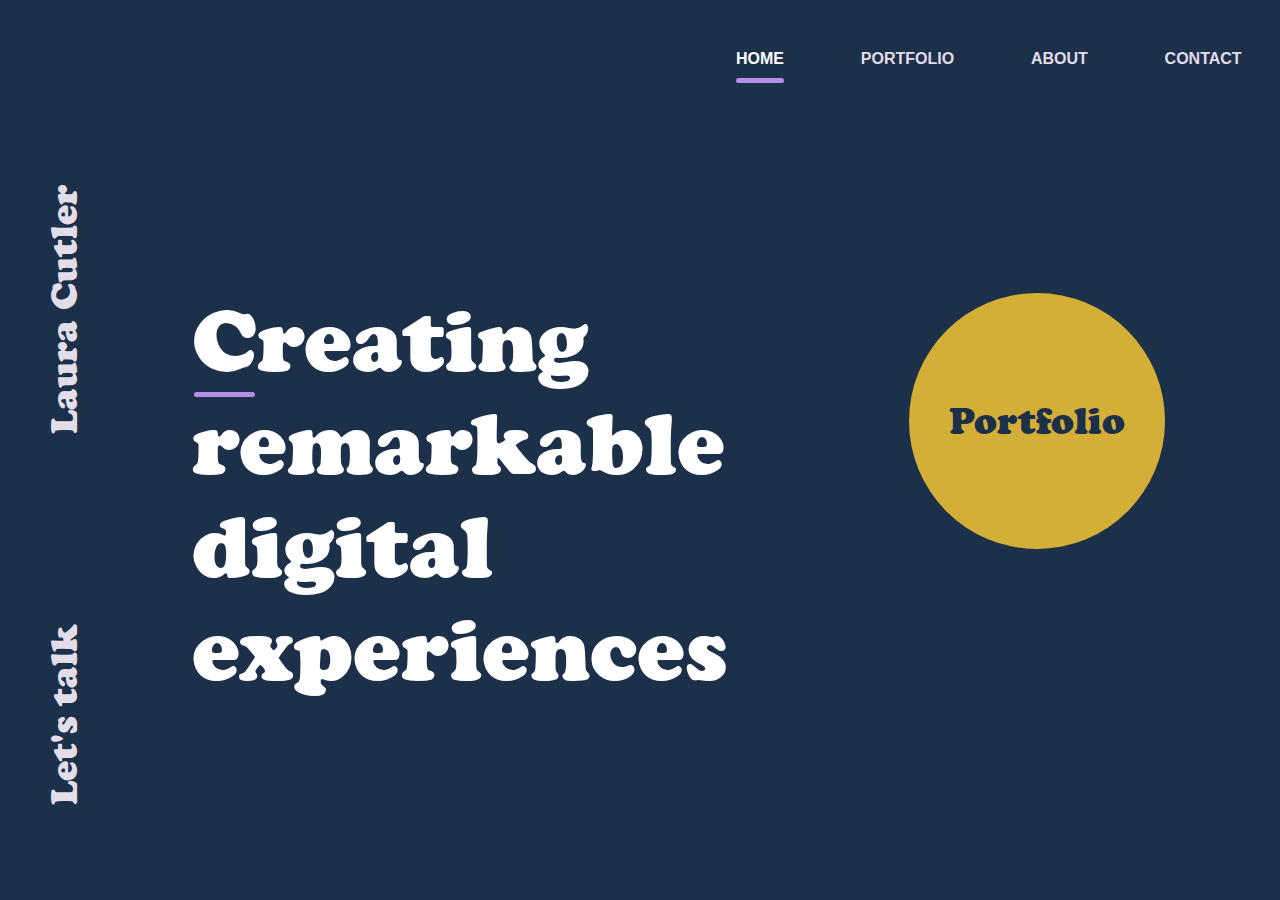
==== index.html @ 01c798af "Updates" ====
<!DOCTYPE html><html><head><meta charSet="utf-8"/><meta http-equiv="x-ua-compatible" content="ie=edge"/><meta name="viewport" content="width=device-width, initial-scale=1, shrink-to-fit=no"/><style data-href="/styles.3ae41cffbd6cdc1fdcba.css" data-identity="gatsby-global-css">@font-face{font-family:Cooper Black;src:url(/static/COOPBL-aa92509820bc226fde7f365fcf91f4a5.woff)}:root{--off-white:#e2dde8;--dash-purple:#b48ee8;--yellow:#d4af37;--navy-text:#1c304a;--olive-pale:#d2dbc9}body,html{font-family:Graphik;height:100%;margin:0;width:100%}body{overflow-x:hidden}h1,h2,h3{font-style:normal;font-weight:400;margin:0}h1,h2{font-family:Cooper Black}h1{color:#fff;font-size:7vw}h2{font-size:3vw}h2,h3{color:var(--off-white)}h3{font-family:Graphik;font-size:2vw}p{color:var(--off-white);font-family:Arial,Helvetica,sans-serif;font-size:1.5vw}.purple-underline,a{text-decoration:none}.purple-underline{position:relative}.purple-underline:after{background:var(--dash-purple);border-radius:3px;bottom:-5px;content:"";height:5px;left:0;margin:0 auto;position:absolute;right:0;width:95%}.grey-circle{align-items:center;background-color:var(--off-white);border-radius:100%;display:block;height:5vw;justify-items:flex-start;width:5vw}.animated-title-module--animated-title--Vap2q{display:flex;flex-direction:column;padding-left:5vw}.animated-title-module--animated-title--Vap2q h1{animation-delay:.25s;animation-duration:2s;animation-fill-mode:forwards;animation-iteration-count:1}.animated-title-module--animated-title--Vap2q .animated-title-module--purple-underline--pE4IS:after{animation-delay:.25s;animation-duration:2s;animation-fill-mode:forwards;animation-iteration-count:1;animation-name:animated-title-module--fade-in--4jdTo;opacity:0}.animated-title-module--animated-title--Vap2q h1:first-child{animation-name:animated-title-module--text-slide-1--1zc-2}.animated-title-module--animated-title--Vap2q h1:nth-child(2){animation-name:animated-title-module--text-slide-2--ezv4P}.animated-title-module--animated-title--Vap2q h1:nth-child(3){animation-name:animated-title-module--text-slide-3--L0imL}.animated-title-module--animated-title--Vap2q h1:nth-child(4){animation-name:animated-title-module--text-slide-4--Z48-K}@keyframes animated-title-module--fade-in--4jdTo{to{opacity:100%}}@keyframes animated-title-module--text-slide-1--1zc-2{to{transform:translateX(-5vw)}}@keyframes animated-title-module--text-slide-2--ezv4P{to{transform:translateX(5vw)}}@keyframes animated-title-module--text-slide-3--L0imL{to{transform:translateX(0)}}@keyframes animated-title-module--text-slide-4--Z48-K{to{transform:translateX(10vw)}}.nav-module--nav-style--C5FW7{display:flex;flex-direction:row;justify-content:flex-end}.nav-module--nav-link--N6uXt{color:var(--off-white);font-family:Arial,Helvetica,sans-serif;font-weight:700;padding-left:3vw;padding-right:3vw;text-decoration:none;text-transform:uppercase}.nav-module--nav-link-active--V-n1r{color:#fff}.nav-module--nav-link-active--V-n1r:after{background-color:var(--dash-purple);border-radius:3px;content:"";display:block;height:5px;margin-top:10px;width:inherit}.layout-grid-container{background-color:#1c304a;display:grid;grid-template-columns:10vw 1fr;grid-template-rows:50px 40px 1fr;height:100%;min-height:100vh}.name-banner{align-items:center;display:flex;flex-direction:row;grid-column:1;grid-row:3/4;justify-content:space-around;transform:rotate(-180deg);-ms-writing-mode:tb-rl;writing-mode:vertical-rl}nav{grid-column:1/3;grid-row:2}.page-content{grid-column-start:2;grid-row-start:3;position:relative}.contact-module--contact-details--rbkEz{align-items:center;display:flex;flex-direction:row;height:65vh;justify-content:space-around}.index-module--container--\+MMgw{display:flex;flex-direction:column;height:100%;justify-content:center}.index-module--portfolio-circle--15O7h{animation-duration:2s;animation-name:index-module--fly-in-and-spin--Iw-nc;background-color:var(--yellow);border-radius:100%;color:var(--navy-text);font-family:Cooper Black;font-size:3vw;height:20vw;line-height:20vw;position:absolute;right:10%;text-align:center;top:25%;width:20vw}@keyframes index-module--fly-in-and-spin--Iw-nc{0%{transform:translateX(200%) translateY(-100%) rotate(2turn)}}.project-button{align-items:center;border-radius:5%;display:flex;flex-direction:column;justify-content:center}.project-buttons-container{align-items:center;display:flex;justify-content:space-around;padding-top:50px}.project-button-olive{background-color:var(--olive-pale);position:relative}.project-button-olive h1{position:absolute;top:3%}.project-button-olive .olive-iphone-image{left:50%;position:absolute;top:50%;transform:translate(-50%,-50%)}.project-button-olive .olive-tree-image{bottom:0;left:0;position:absolute}.project-button-milla{background-color:#b48ee8}.project-button-milla h1,.project-button-milla h2{color:#1c304a}@media (orientation:landscape){.project-button{height:40vh;width:40vh}.project-button h1{font-size:6vh}.project-buttons-container{flex-direction:row}}@media (orientation:portrait){.project-button{height:40vw;max-height:40vw;width:40vw}.project-button h1{font-size:6vw}.project-buttons-container{flex-direction:column;gap:20px}}.olive-module--header-container--bvdxO{background-color:var(--olive-pale);height:100vh}.olive-module--curved-heading--KsnoB{fill:#fff;font-family:Cooper Black;font-size:40%}</style><meta name="generator" content="Gatsby 4.1.3"/><link as="script" rel="preload" href="/webpack-runtime-4a4d604c37f42a209d1a.js"/><link as="script" rel="preload" href="/framework-3dc5d7308e79f2066206.js"/><link as="script" rel="preload" href="/app-2c943c1d7244a6c72e01.js"/><link as="script" rel="preload" href="/component---src-pages-index-js-06ed31b81b9bdeae15c6.js"/><link as="fetch" rel="preload" href="/page-data/index/page-data.json" crossorigin="anonymous"/><link as="fetch" rel="preload" href="/page-data/app-data.json" crossorigin="anonymous"/></head><body><div id="___gatsby"><div style="outline:none" tabindex="-1" id="gatsby-focus-wrapper"><div class="layout-grid-container"><nav class="nav-module--nav-style--C5FW7"><a aria-current="page" class="nav-module--nav-link-active--V-n1r nav-module--nav-link--N6uXt" href="/">Home</a><a class="nav-module--nav-link--N6uXt" href="/portfolio">Portfolio</a><a class="nav-module--nav-link--N6uXt" href="/about">About</a><a class="nav-module--nav-link--N6uXt" href="/contact">Contact</a></nav><div class="name-banner"><a href="/contact"><h2>Let&#x27;s talk</h2></a><h2>Laura Cutler</h2></div><div class="page-content"><div class="index-module--container--+MMgw"><div class="animated-title-module--animated-title--Vap2q"><h1><span class="purple-underline">C</span>reating</h1><h1>remarkable</h1><h1>digital</h1><h1>experiences</h1></div><a class="index-module--portfolio-circle--15O7h" href="/portfolio">Portfolio</a></div></div></div></div><div id="gatsby-announcer" style="position:absolute;top:0;width:1px;height:1px;padding:0;overflow:hidden;clip:rect(0, 0, 0, 0);white-space:nowrap;border:0" aria-live="assertive" aria-atomic="true"></div></div><script id="gatsby-script-loader">/*<![CDATA[*/window.pagePath="/";/*]]>*/</script><script id="gatsby-chunk-mapping">/*<![CDATA[*/window.___chunkMapping={"polyfill":["/polyfill-0d4bafae0adc29e531a1.js"],"app":["/app-2c943c1d7244a6c72e01.js"],"component---src-pages-404-js":["/component---src-pages-404-js-08c5f811e4d8348cc269.js"],"component---src-pages-about-js":["/component---src-pages-about-js-5186b01d39a183eb20e6.js"],"component---src-pages-contact-js":["/component---src-pages-contact-js-9538e2cbce89935240c8.js"],"component---src-pages-index-js":["/component---src-pages-index-js-06ed31b81b9bdeae15c6.js"],"component---src-pages-portfolio-index-js":["/component---src-pages-portfolio-index-js-2fadf9d4b741d9a690f6.js"],"component---src-pages-portfolio-olive-js":["/component---src-pages-portfolio-olive-js-555691f52f75ccf71216.js"]};/*]]>*/</script><script src="/polyfill-0d4bafae0adc29e531a1.js" nomodule=""></script><script src="/component---src-pages-index-js-06ed31b81b9bdeae15c6.js" async=""></script><script src="/app-2c943c1d7244a6c72e01.js" async=""></script><script src="/framework-3dc5d7308e79f2066206.js" async=""></script><script src="/webpack-runtime-4a4d604c37f42a209d1a.js" async=""></script></body></html>
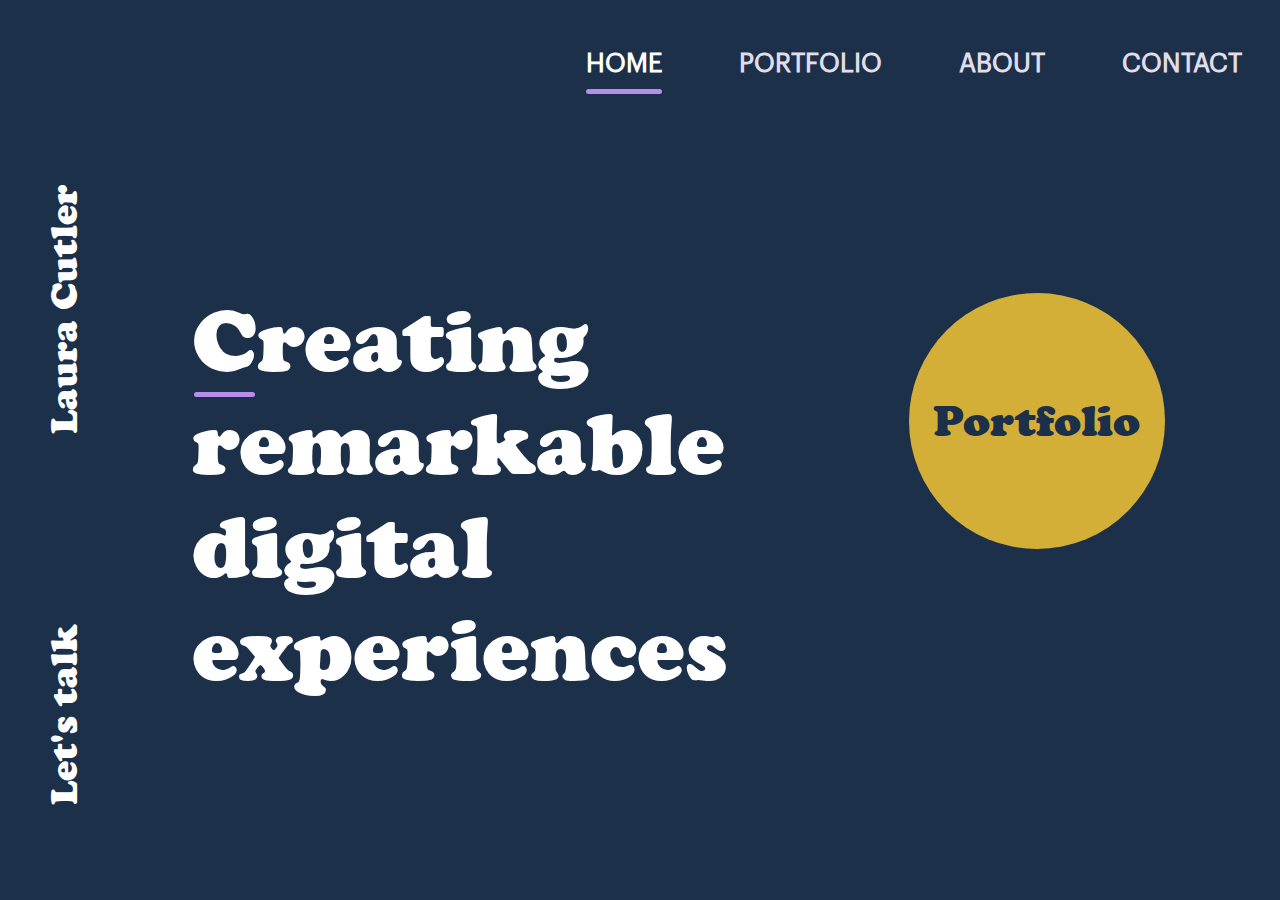
==== commit 5274141c: "Updates" ====
--- a/index.html
+++ b/index.html
@@ -1 +1 @@
-<!DOCTYPE html><html><head><meta charSet="utf-8"/><meta http-equiv="x-ua-compatible" content="ie=edge"/><meta name="viewport" content="width=device-width, initial-scale=1, shrink-to-fit=no"/><style data-href="/styles.3ae41cffbd6cdc1fdcba.css" data-identity="gatsby-global-css">@font-face{font-family:Cooper Black;src:url(/static/COOPBL-aa92509820bc226fde7f365fcf91f4a5.woff)}:root{--off-white:#e2dde8;--dash-purple:#b48ee8;--yellow:#d4af37;--navy-text:#1c304a;--olive-pale:#d2dbc9}body,html{font-family:Graphik;height:100%;margin:0;width:100%}body{overflow-x:hidden}h1,h2,h3{font-style:normal;font-weight:400;margin:0}h1,h2{font-family:Cooper Black}h1{color:#fff;font-size:7vw}h2{font-size:3vw}h2,h3{color:var(--off-white)}h3{font-family:Graphik;font-size:2vw}p{color:var(--off-white);font-family:Arial,Helvetica,sans-serif;font-size:1.5vw}.purple-underline,a{text-decoration:none}.purple-underline{position:relative}.purple-underline:after{background:var(--dash-purple);border-radius:3px;bottom:-5px;content:"";height:5px;left:0;margin:0 auto;position:absolute;right:0;width:95%}.grey-circle{align-items:center;background-color:var(--off-white);border-radius:100%;display:block;height:5vw;justify-items:flex-start;width:5vw}.animated-title-module--animated-title--Vap2q{display:flex;flex-direction:column;padding-left:5vw}.animated-title-module--animated-title--Vap2q h1{animation-delay:.25s;animation-duration:2s;animation-fill-mode:forwards;animation-iteration-count:1}.animated-title-module--animated-title--Vap2q .animated-title-module--purple-underline--pE4IS:after{animation-delay:.25s;animation-duration:2s;animation-fill-mode:forwards;animation-iteration-count:1;animation-name:animated-title-module--fade-in--4jdTo;opacity:0}.animated-title-module--animated-title--Vap2q h1:first-child{animation-name:animated-title-module--text-slide-1--1zc-2}.animated-title-module--animated-title--Vap2q h1:nth-child(2){animation-name:animated-title-module--text-slide-2--ezv4P}.animated-title-module--animated-title--Vap2q h1:nth-child(3){animation-name:animated-title-module--text-slide-3--L0imL}.animated-title-module--animated-title--Vap2q h1:nth-child(4){animation-name:animated-title-module--text-slide-4--Z48-K}@keyframes animated-title-module--fade-in--4jdTo{to{opacity:100%}}@keyframes animated-title-module--text-slide-1--1zc-2{to{transform:translateX(-5vw)}}@keyframes animated-title-module--text-slide-2--ezv4P{to{transform:translateX(5vw)}}@keyframes animated-title-module--text-slide-3--L0imL{to{transform:translateX(0)}}@keyframes animated-title-module--text-slide-4--Z48-K{to{transform:translateX(10vw)}}.nav-module--nav-style--C5FW7{display:flex;flex-direction:row;justify-content:flex-end}.nav-module--nav-link--N6uXt{color:var(--off-white);font-family:Arial,Helvetica,sans-serif;font-weight:700;padding-left:3vw;padding-right:3vw;text-decoration:none;text-transform:uppercase}.nav-module--nav-link-active--V-n1r{color:#fff}.nav-module--nav-link-active--V-n1r:after{background-color:var(--dash-purple);border-radius:3px;content:"";display:block;height:5px;margin-top:10px;width:inherit}.layout-grid-container{background-color:#1c304a;display:grid;grid-template-columns:10vw 1fr;grid-template-rows:50px 40px 1fr;height:100%;min-height:100vh}.name-banner{align-items:center;display:flex;flex-direction:row;grid-column:1;grid-row:3/4;justify-content:space-around;transform:rotate(-180deg);-ms-writing-mode:tb-rl;writing-mode:vertical-rl}nav{grid-column:1/3;grid-row:2}.page-content{grid-column-start:2;grid-row-start:3;position:relative}.contact-module--contact-details--rbkEz{align-items:center;display:flex;flex-direction:row;height:65vh;justify-content:space-around}.index-module--container--\+MMgw{display:flex;flex-direction:column;height:100%;justify-content:center}.index-module--portfolio-circle--15O7h{animation-duration:2s;animation-name:index-module--fly-in-and-spin--Iw-nc;background-color:var(--yellow);border-radius:100%;color:var(--navy-text);font-family:Cooper Black;font-size:3vw;height:20vw;line-height:20vw;position:absolute;right:10%;text-align:center;top:25%;width:20vw}@keyframes index-module--fly-in-and-spin--Iw-nc{0%{transform:translateX(200%) translateY(-100%) rotate(2turn)}}.project-button{align-items:center;border-radius:5%;display:flex;flex-direction:column;justify-content:center}.project-buttons-container{align-items:center;display:flex;justify-content:space-around;padding-top:50px}.project-button-olive{background-color:var(--olive-pale);position:relative}.project-button-olive h1{position:absolute;top:3%}.project-button-olive .olive-iphone-image{left:50%;position:absolute;top:50%;transform:translate(-50%,-50%)}.project-button-olive .olive-tree-image{bottom:0;left:0;position:absolute}.project-button-milla{background-color:#b48ee8}.project-button-milla h1,.project-button-milla h2{color:#1c304a}@media (orientation:landscape){.project-button{height:40vh;width:40vh}.project-button h1{font-size:6vh}.project-buttons-container{flex-direction:row}}@media (orientation:portrait){.project-button{height:40vw;max-height:40vw;width:40vw}.project-button h1{font-size:6vw}.project-buttons-container{flex-direction:column;gap:20px}}.olive-module--header-container--bvdxO{background-color:var(--olive-pale);height:100vh}.olive-module--curved-heading--KsnoB{fill:#fff;font-family:Cooper Black;font-size:40%}</style><meta name="generator" content="Gatsby 4.1.3"/><link as="script" rel="preload" href="/webpack-runtime-4a4d604c37f42a209d1a.js"/><link as="script" rel="preload" href="/framework-3dc5d7308e79f2066206.js"/><link as="script" rel="preload" href="/app-2c943c1d7244a6c72e01.js"/><link as="script" rel="preload" href="/component---src-pages-index-js-06ed31b81b9bdeae15c6.js"/><link as="fetch" rel="preload" href="/page-data/index/page-data.json" crossorigin="anonymous"/><link as="fetch" rel="preload" href="/page-data/app-data.json" crossorigin="anonymous"/></head><body><div id="___gatsby"><div style="outline:none" tabindex="-1" id="gatsby-focus-wrapper"><div class="layout-grid-container"><nav class="nav-module--nav-style--C5FW7"><a aria-current="page" class="nav-module--nav-link-active--V-n1r nav-module--nav-link--N6uXt" href="/">Home</a><a class="nav-module--nav-link--N6uXt" href="/portfolio">Portfolio</a><a class="nav-module--nav-link--N6uXt" href="/about">About</a><a class="nav-module--nav-link--N6uXt" href="/contact">Contact</a></nav><div class="name-banner"><a href="/contact"><h2>Let&#x27;s talk</h2></a><h2>Laura Cutler</h2></div><div class="page-content"><div class="index-module--container--+MMgw"><div class="animated-title-module--animated-title--Vap2q"><h1><span class="purple-underline">C</span>reating</h1><h1>remarkable</h1><h1>digital</h1><h1>experiences</h1></div><a class="index-module--portfolio-circle--15O7h" href="/portfolio">Portfolio</a></div></div></div></div><div id="gatsby-announcer" style="position:absolute;top:0;width:1px;height:1px;padding:0;overflow:hidden;clip:rect(0, 0, 0, 0);white-space:nowrap;border:0" aria-live="assertive" aria-atomic="true"></div></div><script id="gatsby-script-loader">/*<![CDATA[*/window.pagePath="/";/*]]>*/</script><script id="gatsby-chunk-mapping">/*<![CDATA[*/window.___chunkMapping={"polyfill":["/polyfill-0d4bafae0adc29e531a1.js"],"app":["/app-2c943c1d7244a6c72e01.js"],"component---src-pages-404-js":["/component---src-pages-404-js-08c5f811e4d8348cc269.js"],"component---src-pages-about-js":["/component---src-pages-about-js-5186b01d39a183eb20e6.js"],"component---src-pages-contact-js":["/component---src-pages-contact-js-9538e2cbce89935240c8.js"],"component---src-pages-index-js":["/component---src-pages-index-js-06ed31b81b9bdeae15c6.js"],"component---src-pages-portfolio-index-js":["/component---src-pages-portfolio-index-js-2fadf9d4b741d9a690f6.js"],"component---src-pages-portfolio-olive-js":["/component---src-pages-portfolio-olive-js-555691f52f75ccf71216.js"]};/*]]>*/</script><script src="/polyfill-0d4bafae0adc29e531a1.js" nomodule=""></script><script src="/component---src-pages-index-js-06ed31b81b9bdeae15c6.js" async=""></script><script src="/app-2c943c1d7244a6c72e01.js" async=""></script><script src="/framework-3dc5d7308e79f2066206.js" async=""></script><script src="/webpack-runtime-4a4d604c37f42a209d1a.js" async=""></script></body></html>+<!DOCTYPE html><html><head><meta charSet="utf-8"/><meta http-equiv="x-ua-compatible" content="ie=edge"/><meta name="viewport" content="width=device-width, initial-scale=1, shrink-to-fit=no"/><style data-href="/styles.1f6167e41a376943968d.css" data-identity="gatsby-global-css">@font-face{font-family:Cooper Black;src:url(/static/COOPBL-aa92509820bc226fde7f365fcf91f4a5.woff)}@font-face{font-family:Graphik;src:url(/static/GraphikRegular-329746577f94a4f1785ee927355989aa.otf)}:root{--off-white:#e2dde8;--dash-purple:#b48ee8;--yellow:#d4af37;--navy-text:#1c304a;--olive-pale:#d2dbc9;--dark-blue:#1c304a;--theme-h-font-family:"Cooper Black";--theme-h-font-color:#fff;--theme-p-font-family:"Graphik";--theme-p-font-color:#fff;--theme-background-color:var(--dark-blue);--theme-nav-link-color:var(--off-white);--theme-nav-link-active-color:#fff;--h1-font-size:7vw;--h2-font-size:3vw;--h3-font-size:2vw;--p-font-size:1.5vw;--portfolio-h1-font-size:2vw;--portfolio-h2-font-size:2vw;--portfolio-p-font-size:2vw;--back-button-size:4vw}@media screen and (max-width:700px){:root{--h1-font-size:44px;--h2-font-size:24px;--h3-font-size:16px;--p-font-size:12px;--portfolio-h1-font-size:24px;--portfolio-h2-font-size:18px;--portfolio-p-font-size:14px;--back-button-size:30px}}body,html{font-family:Graphik;height:100%;margin:0;width:100%}body{overflow-x:hidden}h1,h2,h3{font-style:normal;font-weight:400;margin:0}.purple-underline,a{text-decoration:none}.purple-underline{position:relative}.purple-underline:after{background:var(--dash-purple);border-radius:3px;bottom:-5px;content:"";height:5px;left:0;margin:0 auto;position:absolute;right:0;width:95%}.animated-title-module--animated-title--Vap2q{display:flex;flex-direction:column;padding-left:5vw}.animated-title-module--animated-title--Vap2q h1{animation-delay:.25s;animation-duration:2s;animation-fill-mode:forwards;animation-iteration-count:1;color:var(--theme-h-font-color);font-family:var(--theme-h-font-family);font-size:var(--h1-font-size)}.animated-title-module--animated-title--Vap2q .animated-title-module--purple-underline--pE4IS:after{animation-delay:.25s;animation-duration:2s;animation-fill-mode:forwards;animation-iteration-count:1;animation-name:animated-title-module--fade-in--4jdTo;opacity:0}.animated-title-module--animated-title--Vap2q h1:first-child{animation-name:animated-title-module--text-slide-1--1zc-2}.animated-title-module--animated-title--Vap2q h1:nth-child(2){animation-name:animated-title-module--text-slide-2--ezv4P}.animated-title-module--animated-title--Vap2q h1:nth-child(3){animation-name:animated-title-module--text-slide-3--L0imL}.animated-title-module--animated-title--Vap2q h1:nth-child(4){animation-name:animated-title-module--text-slide-4--Z48-K}@keyframes animated-title-module--fade-in--4jdTo{to{opacity:100%}}@keyframes animated-title-module--text-slide-1--1zc-2{to{transform:translateX(-5vw)}}@keyframes animated-title-module--text-slide-2--ezv4P{to{transform:translateX(5vw)}}@keyframes animated-title-module--text-slide-3--L0imL{to{transform:translateX(0)}}@keyframes animated-title-module--text-slide-4--Z48-K{to{transform:translateX(10vw)}}.nav-module--nav-style--C5FW7{display:flex;flex-direction:row;justify-content:flex-end}.nav-module--nav-link--N6uXt{color:var(--theme-nav-link-color);font-family:var(--theme-p-font-family);font-size:var(--h3-font-size);font-weight:700;padding-left:3vw;padding-right:3vw;text-decoration:none;text-transform:uppercase}.nav-module--nav-link-active--V-n1r{color:var(--theme-nav-link-active-color)}.nav-module--nav-link-active--V-n1r:after{background-color:var(--dash-purple);border-radius:3px;content:"";display:block;height:5px;margin-top:10px;width:inherit}.layout-grid-container{background-color:var(--theme-background-color);display:grid;grid-template-columns:10vw 1fr;grid-template-rows:50px 40px 1fr;height:100%;min-height:100vh}.layout-grid-container h1,.layout-grid-container h2,.layout-grid-container h3{color:var(--theme-h-font-color);font-family:var(--theme-h-font-family)}.layout-grid-container h1{font-size:var(--h1-font-size)}.layout-grid-container h2{font-size:var(--h2-font-size)}.layout-grid-container h3{font-size:var(--h3-font-size)}.layout-grid-container p{color:var(--theme-p-font-color);font-size:var(--p-font-size)}.name-banner{align-items:center;display:flex;flex-direction:row;grid-column:1;grid-row:3/4;justify-content:space-around;transform:rotate(-180deg);-ms-writing-mode:tb-rl;writing-mode:vertical-rl}nav{grid-column:1/3;grid-row:2}.page-content{grid-column-start:2;grid-row-start:3;position:relative}footer{flex-direction:row}.contact-module--contact-details--rbkEz,footer{align-items:center;display:flex;justify-content:space-around}.contact-module--contact-details--rbkEz{flex-direction:column;height:65vh}.index-module--container--\+MMgw{display:flex;flex-direction:column;height:100%;justify-content:center}.index-module--portfolio-circle--15O7h{animation-duration:2s;animation-name:index-module--fly-in-and-spin--Iw-nc;background-color:var(--yellow);border-radius:100%;color:var(--navy-text);font-family:Cooper Black;font-size:3.5vw;height:20vw;line-height:20vw;position:absolute;right:10%;text-align:center;top:25%;width:20vw}@keyframes index-module--fly-in-and-spin--Iw-nc{0%{transform:translateX(200%) translateY(-100%) rotate(2turn)}}.project-button{align-items:center;border-radius:5%;display:flex;flex-direction:column;justify-content:center}.project-buttons-container{align-items:center;display:flex;justify-content:space-around;padding-top:50px}.project-button-olive{background-color:var(--olive-pale);position:relative}.project-button-olive h1{position:absolute;top:3%}.project-button-olive .olive-iphone-image{left:50%;position:absolute;top:50%;transform:translate(-50%,-50%)}.project-button-olive .olive-tree-image{bottom:0;left:0;position:absolute}.project-button-milla{background-color:#b48ee8}.project-button-milla h1,.project-button-milla h2{color:#1c304a}@media (orientation:landscape){.project-button{height:40vh;width:40vh}.project-button h1{font-size:6vh}.project-buttons-container{flex-direction:row}}@media (orientation:portrait){.project-button{height:40vw;max-height:40vw;width:40vw}.project-button h1{font-size:6vw}.project-buttons-container{flex-direction:column;gap:20px}}.carousel.carousel-slider .control-arrow,.carousel .control-arrow{background:none;border:0;cursor:pointer;filter:alpha(opacity=40);font-size:32px;opacity:.4;position:absolute;top:20px;transition:all .25s ease-in;z-index:2}.carousel .control-arrow:focus,.carousel .control-arrow:hover{filter:alpha(opacity=100);opacity:1}.carousel.carousel-slider .control-arrow:before,.carousel .control-arrow:before{border-bottom:8px solid transparent;border-top:8px solid transparent;content:"";display:inline-block;margin:0 5px}.carousel .control-disabled.control-arrow{cursor:inherit;display:none;filter:alpha(opacity=0);opacity:0}.carousel .control-prev.control-arrow{left:0}.carousel .control-prev.control-arrow:before{border-right:8px solid #fff}.carousel .control-next.control-arrow{right:0}.carousel .control-next.control-arrow:before{border-left:8px solid #fff}.carousel-root{outline:none}.carousel{position:relative;width:100%}.carousel *{box-sizing:border-box}.carousel img{display:inline-block;pointer-events:none;width:100%}.carousel .carousel{position:relative}.carousel .control-arrow{background:none;border:0;font-size:18px;margin-top:-13px;outline:0;top:50%}.carousel .thumbs-wrapper{margin:20px;overflow:hidden}.carousel .thumbs{list-style:none;position:relative;transform:translateZ(0);transition:all .15s ease-in;white-space:nowrap}.carousel .thumb{border:3px solid #fff;display:inline-block;margin-right:6px;overflow:hidden;padding:2px;transition:border .15s ease-in;white-space:nowrap}.carousel .thumb:focus{border:3px solid #ccc;outline:none}.carousel .thumb.selected,.carousel .thumb:hover{border:3px solid #333}.carousel .thumb img{vertical-align:top}.carousel.carousel-slider{margin:0;overflow:hidden;position:relative}.carousel.carousel-slider .control-arrow{bottom:0;color:#fff;font-size:26px;margin-top:0;padding:5px;top:0}.carousel.carousel-slider .control-arrow:hover{background:rgba(0,0,0,.2)}.carousel .slider-wrapper{margin:auto;overflow:hidden;transition:height .15s ease-in;width:100%}.carousel .slider-wrapper.axis-horizontal .slider{-ms-box-orient:horizontal;display:-moz-flex;display:flex}.carousel .slider-wrapper.axis-horizontal .slider .slide{flex-direction:column;flex-flow:column}.carousel .slider-wrapper.axis-vertical{-ms-box-orient:horizontal;display:-moz-flex;display:flex}.carousel .slider-wrapper.axis-vertical .slider{flex-direction:column}.carousel .slider{list-style:none;margin:0;padding:0;position:relative;width:100%}.carousel .slider.animated{transition:all .35s ease-in-out}.carousel .slide{margin:0;min-width:100%;position:relative;text-align:center}.carousel .slide img{border:0;vertical-align:top;width:100%}.carousel .slide iframe{border:0;display:inline-block;margin:0 40px 40px;width:calc(100% - 80px)}.carousel .slide .legend{background:#000;border-radius:10px;bottom:40px;color:#fff;font-size:12px;left:50%;margin-left:-45%;opacity:.25;padding:10px;position:absolute;text-align:center;transition:all .5s ease-in-out;transition:opacity .35s ease-in-out;width:90%}.carousel .control-dots{bottom:0;margin:10px 0;padding:0;position:absolute;text-align:center;width:100%;z-index:1}@media (min-width:960px){.carousel .control-dots{bottom:0}}.carousel .control-dots .dot{background:#fff;border-radius:50%;box-shadow:1px 1px 2px rgba(0,0,0,.9);cursor:pointer;display:inline-block;filter:alpha(opacity=30);height:8px;margin:0 8px;opacity:.3;transition:opacity .25s ease-in;width:8px}.carousel .control-dots .dot.selected,.carousel .control-dots .dot:hover{filter:alpha(opacity=100);opacity:1}.carousel .carousel-status{color:#fff;font-size:10px;padding:5px;position:absolute;right:0;text-shadow:1px 1px 1px rgba(0,0,0,.9);top:0}.carousel:hover .slide .legend{opacity:1}.quote-module--quote-container--iL8sZ{position:relative}.quote-module--quote-container--iL8sZ:before{content:"“";font-family:Cooper Black;font-size:4vw;left:-3%;position:relative}.quote-module--quote-container--iL8sZ:after{content:"”";font-family:Cooper Black;font-size:4vw;left:103%;position:relative;top:-80%}.quote-module--quote-line--HAcbC{margin:0 0 5px}.quote-module--author-line---\+7BG{margin:0;text-align:right}.olive-module--page-container--NtbZf h1,.olive-module--page-container--NtbZf h2{font-family:var(--theme-h-font-family)}.olive-module--page-container--NtbZf p{font-family:var(--theme-p-font-family);font-size:var(--p-font-size)}.olive-module--header-container--bvdxO{background-color:var(--olive-pale);color:#fff;height:100%;padding-bottom:50px;text-align:center}.olive-module--header-container--bvdxO h1{font-size:8vw;padding-top:15vw}.olive-module--header-container--bvdxO h2{font-size:5vw;padding-top:10vw}.olive-module--header-container--bvdxO p{font-size:var(--h3-font-size);margin-left:20%;margin-right:20%}.olive-module--content-container--u36PM{margin-left:15%;margin-right:15%;margin-top:10vw}.olive-module--content-container--u36PM p{color:#000;font-family:var(--theme-p-font-family);font-size:var(--portfolio-p-font-size)}.olive-module--content-container--u36PM a{color:#000;text-decoration:underline}.olive-module--content-container--u36PM h1{color:#000;font-size:var(--portfolio-h1-font-size);padding-top:3vw}.olive-module--content-container--u36PM h2{color:#000;font-family:Cooper Black;font-size:var(--portfolio-h2-font-size)}.olive-module--bullet-list--YcHiX{font-size:var(--portfolio-p-font-size);list-style-type:disc}.olive-module--no-bullet-list--SxHdX{font-size:var(--portfolio-p-font-size);list-style-type:none;margin:0;padding:0}.olive-module--goal-section--HdAst img:first-of-type{float:right;width:20vw}.olive-module--goal-section--HdAst img:nth-of-type(2){float:right;left:7vw;position:relative;top:3vw;transform:rotate(-5.27deg);width:12vw}.olive-module--curved-heading--KsnoB{color:#fff;font-family:Cooper Black;font-size:4vw}.olive-module--quote1--IEd2K{transform:translateX(30%);width:80%}.olive-module--quote2--vcKE1{transform:translateX(-5%);width:80%}.olive-module--quote3--4pqsp{transform:translateX(-10%);width:80%}.olive-module--quote4--Pp8pc{transform:translateX(20%);width:80%}</style><meta name="generator" content="Gatsby 4.1.3"/><link as="script" rel="preload" href="/webpack-runtime-6766f6a043792322577d.js"/><link as="script" rel="preload" href="/framework-3dc5d7308e79f2066206.js"/><link as="script" rel="preload" href="/app-52dd587a577cb1b0e477.js"/><link as="script" rel="preload" href="/component---src-pages-index-js-06ed31b81b9bdeae15c6.js"/><link as="fetch" rel="preload" href="/page-data/index/page-data.json" crossorigin="anonymous"/><link as="fetch" rel="preload" href="/page-data/app-data.json" crossorigin="anonymous"/></head><body><div id="___gatsby"><div style="outline:none" tabindex="-1" id="gatsby-focus-wrapper"><div class="layout-grid-container"><nav class="nav-module--nav-style--C5FW7"><a aria-current="page" class="nav-module--nav-link-active--V-n1r nav-module--nav-link--N6uXt" href="/">Home</a><a class="nav-module--nav-link--N6uXt" href="/portfolio">Portfolio</a><a class="nav-module--nav-link--N6uXt" href="/about">About</a><a class="nav-module--nav-link--N6uXt" href="/contact">Contact</a></nav><div class="name-banner"><a href="/contact"><h2>Let&#x27;s talk</h2></a><h2>Laura Cutler</h2></div><div class="page-content"><div class="index-module--container--+MMgw"><div class="animated-title-module--animated-title--Vap2q"><h1><span class="purple-underline">C</span>reating</h1><h1>remarkable</h1><h1>digital</h1><h1>experiences</h1></div><a class="index-module--portfolio-circle--15O7h" href="/portfolio">Portfolio</a></div></div></div></div><div id="gatsby-announcer" style="position:absolute;top:0;width:1px;height:1px;padding:0;overflow:hidden;clip:rect(0, 0, 0, 0);white-space:nowrap;border:0" aria-live="assertive" aria-atomic="true"></div></div><script id="gatsby-script-loader">/*<![CDATA[*/window.pagePath="/";/*]]>*/</script><script id="gatsby-chunk-mapping">/*<![CDATA[*/window.___chunkMapping={"polyfill":["/polyfill-0d4bafae0adc29e531a1.js"],"app":["/app-52dd587a577cb1b0e477.js"],"component---src-pages-404-js":["/component---src-pages-404-js-08c5f811e4d8348cc269.js"],"component---src-pages-about-js":["/component---src-pages-about-js-472869e2e5ffddde06e5.js"],"component---src-pages-contact-js":["/component---src-pages-contact-js-066e160cf636644d12ca.js"],"component---src-pages-index-js":["/component---src-pages-index-js-06ed31b81b9bdeae15c6.js"],"component---src-pages-portfolio-index-js":["/component---src-pages-portfolio-index-js-b4b98f3e2bd53adeeec4.js"],"component---src-pages-portfolio-milla-js":["/component---src-pages-portfolio-milla-js-3d1826ba704b96a42d57.js"],"component---src-pages-portfolio-olive-js":["/component---src-pages-portfolio-olive-js-4aef5c72beea0d52855f.js"]};/*]]>*/</script><script src="/polyfill-0d4bafae0adc29e531a1.js" nomodule=""></script><script src="/component---src-pages-index-js-06ed31b81b9bdeae15c6.js" async=""></script><script src="/app-52dd587a577cb1b0e477.js" async=""></script><script src="/framework-3dc5d7308e79f2066206.js" async=""></script><script src="/webpack-runtime-6766f6a043792322577d.js" async=""></script></body></html>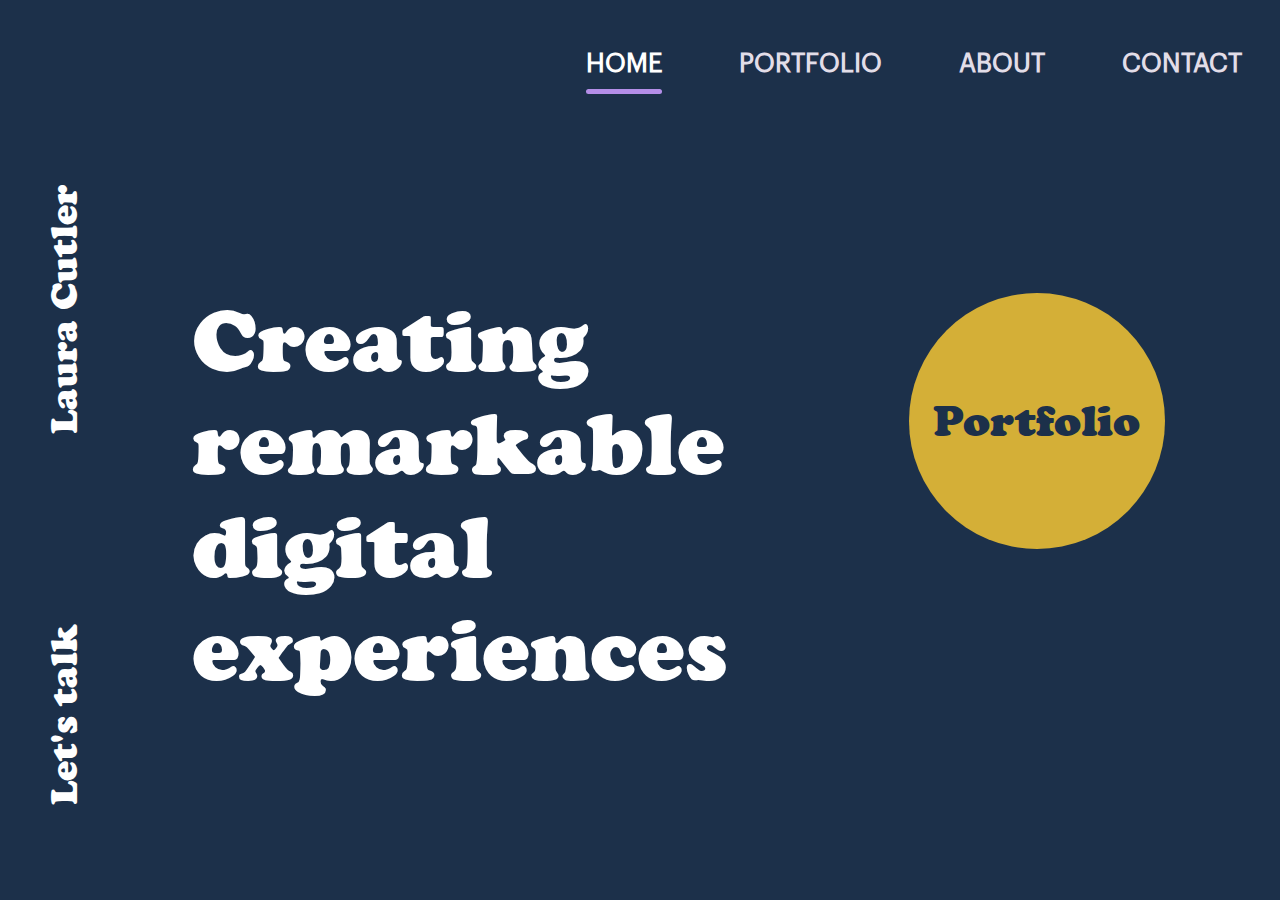
==== commit 09867c05: "Updates" ====
--- a/index.html
+++ b/index.html
@@ -1 +1 @@
-<!DOCTYPE html><html><head><meta charSet="utf-8"/><meta http-equiv="x-ua-compatible" content="ie=edge"/><meta name="viewport" content="width=device-width, initial-scale=1, shrink-to-fit=no"/><style data-href="/styles.1f6167e41a376943968d.css" data-identity="gatsby-global-css">@font-face{font-family:Cooper Black;src:url(/static/COOPBL-aa92509820bc226fde7f365fcf91f4a5.woff)}@font-face{font-family:Graphik;src:url(/static/GraphikRegular-329746577f94a4f1785ee927355989aa.otf)}:root{--off-white:#e2dde8;--dash-purple:#b48ee8;--yellow:#d4af37;--navy-text:#1c304a;--olive-pale:#d2dbc9;--dark-blue:#1c304a;--theme-h-font-family:"Cooper Black";--theme-h-font-color:#fff;--theme-p-font-family:"Graphik";--theme-p-font-color:#fff;--theme-background-color:var(--dark-blue);--theme-nav-link-color:var(--off-white);--theme-nav-link-active-color:#fff;--h1-font-size:7vw;--h2-font-size:3vw;--h3-font-size:2vw;--p-font-size:1.5vw;--portfolio-h1-font-size:2vw;--portfolio-h2-font-size:2vw;--portfolio-p-font-size:2vw;--back-button-size:4vw}@media screen and (max-width:700px){:root{--h1-font-size:44px;--h2-font-size:24px;--h3-font-size:16px;--p-font-size:12px;--portfolio-h1-font-size:24px;--portfolio-h2-font-size:18px;--portfolio-p-font-size:14px;--back-button-size:30px}}body,html{font-family:Graphik;height:100%;margin:0;width:100%}body{overflow-x:hidden}h1,h2,h3{font-style:normal;font-weight:400;margin:0}.purple-underline,a{text-decoration:none}.purple-underline{position:relative}.purple-underline:after{background:var(--dash-purple);border-radius:3px;bottom:-5px;content:"";height:5px;left:0;margin:0 auto;position:absolute;right:0;width:95%}.animated-title-module--animated-title--Vap2q{display:flex;flex-direction:column;padding-left:5vw}.animated-title-module--animated-title--Vap2q h1{animation-delay:.25s;animation-duration:2s;animation-fill-mode:forwards;animation-iteration-count:1;color:var(--theme-h-font-color);font-family:var(--theme-h-font-family);font-size:var(--h1-font-size)}.animated-title-module--animated-title--Vap2q .animated-title-module--purple-underline--pE4IS:after{animation-delay:.25s;animation-duration:2s;animation-fill-mode:forwards;animation-iteration-count:1;animation-name:animated-title-module--fade-in--4jdTo;opacity:0}.animated-title-module--animated-title--Vap2q h1:first-child{animation-name:animated-title-module--text-slide-1--1zc-2}.animated-title-module--animated-title--Vap2q h1:nth-child(2){animation-name:animated-title-module--text-slide-2--ezv4P}.animated-title-module--animated-title--Vap2q h1:nth-child(3){animation-name:animated-title-module--text-slide-3--L0imL}.animated-title-module--animated-title--Vap2q h1:nth-child(4){animation-name:animated-title-module--text-slide-4--Z48-K}@keyframes animated-title-module--fade-in--4jdTo{to{opacity:100%}}@keyframes animated-title-module--text-slide-1--1zc-2{to{transform:translateX(-5vw)}}@keyframes animated-title-module--text-slide-2--ezv4P{to{transform:translateX(5vw)}}@keyframes animated-title-module--text-slide-3--L0imL{to{transform:translateX(0)}}@keyframes animated-title-module--text-slide-4--Z48-K{to{transform:translateX(10vw)}}.nav-module--nav-style--C5FW7{display:flex;flex-direction:row;justify-content:flex-end}.nav-module--nav-link--N6uXt{color:var(--theme-nav-link-color);font-family:var(--theme-p-font-family);font-size:var(--h3-font-size);font-weight:700;padding-left:3vw;padding-right:3vw;text-decoration:none;text-transform:uppercase}.nav-module--nav-link-active--V-n1r{color:var(--theme-nav-link-active-color)}.nav-module--nav-link-active--V-n1r:after{background-color:var(--dash-purple);border-radius:3px;content:"";display:block;height:5px;margin-top:10px;width:inherit}.layout-grid-container{background-color:var(--theme-background-color);display:grid;grid-template-columns:10vw 1fr;grid-template-rows:50px 40px 1fr;height:100%;min-height:100vh}.layout-grid-container h1,.layout-grid-container h2,.layout-grid-container h3{color:var(--theme-h-font-color);font-family:var(--theme-h-font-family)}.layout-grid-container h1{font-size:var(--h1-font-size)}.layout-grid-container h2{font-size:var(--h2-font-size)}.layout-grid-container h3{font-size:var(--h3-font-size)}.layout-grid-container p{color:var(--theme-p-font-color);font-size:var(--p-font-size)}.name-banner{align-items:center;display:flex;flex-direction:row;grid-column:1;grid-row:3/4;justify-content:space-around;transform:rotate(-180deg);-ms-writing-mode:tb-rl;writing-mode:vertical-rl}nav{grid-column:1/3;grid-row:2}.page-content{grid-column-start:2;grid-row-start:3;position:relative}footer{flex-direction:row}.contact-module--contact-details--rbkEz,footer{align-items:center;display:flex;justify-content:space-around}.contact-module--contact-details--rbkEz{flex-direction:column;height:65vh}.index-module--container--\+MMgw{display:flex;flex-direction:column;height:100%;justify-content:center}.index-module--portfolio-circle--15O7h{animation-duration:2s;animation-name:index-module--fly-in-and-spin--Iw-nc;background-color:var(--yellow);border-radius:100%;color:var(--navy-text);font-family:Cooper Black;font-size:3.5vw;height:20vw;line-height:20vw;position:absolute;right:10%;text-align:center;top:25%;width:20vw}@keyframes index-module--fly-in-and-spin--Iw-nc{0%{transform:translateX(200%) translateY(-100%) rotate(2turn)}}.project-button{align-items:center;border-radius:5%;display:flex;flex-direction:column;justify-content:center}.project-buttons-container{align-items:center;display:flex;justify-content:space-around;padding-top:50px}.project-button-olive{background-color:var(--olive-pale);position:relative}.project-button-olive h1{position:absolute;top:3%}.project-button-olive .olive-iphone-image{left:50%;position:absolute;top:50%;transform:translate(-50%,-50%)}.project-button-olive .olive-tree-image{bottom:0;left:0;position:absolute}.project-button-milla{background-color:#b48ee8}.project-button-milla h1,.project-button-milla h2{color:#1c304a}@media (orientation:landscape){.project-button{height:40vh;width:40vh}.project-button h1{font-size:6vh}.project-buttons-container{flex-direction:row}}@media (orientation:portrait){.project-button{height:40vw;max-height:40vw;width:40vw}.project-button h1{font-size:6vw}.project-buttons-container{flex-direction:column;gap:20px}}.carousel.carousel-slider .control-arrow,.carousel .control-arrow{background:none;border:0;cursor:pointer;filter:alpha(opacity=40);font-size:32px;opacity:.4;position:absolute;top:20px;transition:all .25s ease-in;z-index:2}.carousel .control-arrow:focus,.carousel .control-arrow:hover{filter:alpha(opacity=100);opacity:1}.carousel.carousel-slider .control-arrow:before,.carousel .control-arrow:before{border-bottom:8px solid transparent;border-top:8px solid transparent;content:"";display:inline-block;margin:0 5px}.carousel .control-disabled.control-arrow{cursor:inherit;display:none;filter:alpha(opacity=0);opacity:0}.carousel .control-prev.control-arrow{left:0}.carousel .control-prev.control-arrow:before{border-right:8px solid #fff}.carousel .control-next.control-arrow{right:0}.carousel .control-next.control-arrow:before{border-left:8px solid #fff}.carousel-root{outline:none}.carousel{position:relative;width:100%}.carousel *{box-sizing:border-box}.carousel img{display:inline-block;pointer-events:none;width:100%}.carousel .carousel{position:relative}.carousel .control-arrow{background:none;border:0;font-size:18px;margin-top:-13px;outline:0;top:50%}.carousel .thumbs-wrapper{margin:20px;overflow:hidden}.carousel .thumbs{list-style:none;position:relative;transform:translateZ(0);transition:all .15s ease-in;white-space:nowrap}.carousel .thumb{border:3px solid #fff;display:inline-block;margin-right:6px;overflow:hidden;padding:2px;transition:border .15s ease-in;white-space:nowrap}.carousel .thumb:focus{border:3px solid #ccc;outline:none}.carousel .thumb.selected,.carousel .thumb:hover{border:3px solid #333}.carousel .thumb img{vertical-align:top}.carousel.carousel-slider{margin:0;overflow:hidden;position:relative}.carousel.carousel-slider .control-arrow{bottom:0;color:#fff;font-size:26px;margin-top:0;padding:5px;top:0}.carousel.carousel-slider .control-arrow:hover{background:rgba(0,0,0,.2)}.carousel .slider-wrapper{margin:auto;overflow:hidden;transition:height .15s ease-in;width:100%}.carousel .slider-wrapper.axis-horizontal .slider{-ms-box-orient:horizontal;display:-moz-flex;display:flex}.carousel .slider-wrapper.axis-horizontal .slider .slide{flex-direction:column;flex-flow:column}.carousel .slider-wrapper.axis-vertical{-ms-box-orient:horizontal;display:-moz-flex;display:flex}.carousel .slider-wrapper.axis-vertical .slider{flex-direction:column}.carousel .slider{list-style:none;margin:0;padding:0;position:relative;width:100%}.carousel .slider.animated{transition:all .35s ease-in-out}.carousel .slide{margin:0;min-width:100%;position:relative;text-align:center}.carousel .slide img{border:0;vertical-align:top;width:100%}.carousel .slide iframe{border:0;display:inline-block;margin:0 40px 40px;width:calc(100% - 80px)}.carousel .slide .legend{background:#000;border-radius:10px;bottom:40px;color:#fff;font-size:12px;left:50%;margin-left:-45%;opacity:.25;padding:10px;position:absolute;text-align:center;transition:all .5s ease-in-out;transition:opacity .35s ease-in-out;width:90%}.carousel .control-dots{bottom:0;margin:10px 0;padding:0;position:absolute;text-align:center;width:100%;z-index:1}@media (min-width:960px){.carousel .control-dots{bottom:0}}.carousel .control-dots .dot{background:#fff;border-radius:50%;box-shadow:1px 1px 2px rgba(0,0,0,.9);cursor:pointer;display:inline-block;filter:alpha(opacity=30);height:8px;margin:0 8px;opacity:.3;transition:opacity .25s ease-in;width:8px}.carousel .control-dots .dot.selected,.carousel .control-dots .dot:hover{filter:alpha(opacity=100);opacity:1}.carousel .carousel-status{color:#fff;font-size:10px;padding:5px;position:absolute;right:0;text-shadow:1px 1px 1px rgba(0,0,0,.9);top:0}.carousel:hover .slide .legend{opacity:1}.quote-module--quote-container--iL8sZ{position:relative}.quote-module--quote-container--iL8sZ:before{content:"“";font-family:Cooper Black;font-size:4vw;left:-3%;position:relative}.quote-module--quote-container--iL8sZ:after{content:"”";font-family:Cooper Black;font-size:4vw;left:103%;position:relative;top:-80%}.quote-module--quote-line--HAcbC{margin:0 0 5px}.quote-module--author-line---\+7BG{margin:0;text-align:right}.olive-module--page-container--NtbZf h1,.olive-module--page-container--NtbZf h2{font-family:var(--theme-h-font-family)}.olive-module--page-container--NtbZf p{font-family:var(--theme-p-font-family);font-size:var(--p-font-size)}.olive-module--header-container--bvdxO{background-color:var(--olive-pale);color:#fff;height:100%;padding-bottom:50px;text-align:center}.olive-module--header-container--bvdxO h1{font-size:8vw;padding-top:15vw}.olive-module--header-container--bvdxO h2{font-size:5vw;padding-top:10vw}.olive-module--header-container--bvdxO p{font-size:var(--h3-font-size);margin-left:20%;margin-right:20%}.olive-module--content-container--u36PM{margin-left:15%;margin-right:15%;margin-top:10vw}.olive-module--content-container--u36PM p{color:#000;font-family:var(--theme-p-font-family);font-size:var(--portfolio-p-font-size)}.olive-module--content-container--u36PM a{color:#000;text-decoration:underline}.olive-module--content-container--u36PM h1{color:#000;font-size:var(--portfolio-h1-font-size);padding-top:3vw}.olive-module--content-container--u36PM h2{color:#000;font-family:Cooper Black;font-size:var(--portfolio-h2-font-size)}.olive-module--bullet-list--YcHiX{font-size:var(--portfolio-p-font-size);list-style-type:disc}.olive-module--no-bullet-list--SxHdX{font-size:var(--portfolio-p-font-size);list-style-type:none;margin:0;padding:0}.olive-module--goal-section--HdAst img:first-of-type{float:right;width:20vw}.olive-module--goal-section--HdAst img:nth-of-type(2){float:right;left:7vw;position:relative;top:3vw;transform:rotate(-5.27deg);width:12vw}.olive-module--curved-heading--KsnoB{color:#fff;font-family:Cooper Black;font-size:4vw}.olive-module--quote1--IEd2K{transform:translateX(30%);width:80%}.olive-module--quote2--vcKE1{transform:translateX(-5%);width:80%}.olive-module--quote3--4pqsp{transform:translateX(-10%);width:80%}.olive-module--quote4--Pp8pc{transform:translateX(20%);width:80%}</style><meta name="generator" content="Gatsby 4.1.3"/><link as="script" rel="preload" href="/webpack-runtime-6766f6a043792322577d.js"/><link as="script" rel="preload" href="/framework-3dc5d7308e79f2066206.js"/><link as="script" rel="preload" href="/app-52dd587a577cb1b0e477.js"/><link as="script" rel="preload" href="/component---src-pages-index-js-06ed31b81b9bdeae15c6.js"/><link as="fetch" rel="preload" href="/page-data/index/page-data.json" crossorigin="anonymous"/><link as="fetch" rel="preload" href="/page-data/app-data.json" crossorigin="anonymous"/></head><body><div id="___gatsby"><div style="outline:none" tabindex="-1" id="gatsby-focus-wrapper"><div class="layout-grid-container"><nav class="nav-module--nav-style--C5FW7"><a aria-current="page" class="nav-module--nav-link-active--V-n1r nav-module--nav-link--N6uXt" href="/">Home</a><a class="nav-module--nav-link--N6uXt" href="/portfolio">Portfolio</a><a class="nav-module--nav-link--N6uXt" href="/about">About</a><a class="nav-module--nav-link--N6uXt" href="/contact">Contact</a></nav><div class="name-banner"><a href="/contact"><h2>Let&#x27;s talk</h2></a><h2>Laura Cutler</h2></div><div class="page-content"><div class="index-module--container--+MMgw"><div class="animated-title-module--animated-title--Vap2q"><h1><span class="purple-underline">C</span>reating</h1><h1>remarkable</h1><h1>digital</h1><h1>experiences</h1></div><a class="index-module--portfolio-circle--15O7h" href="/portfolio">Portfolio</a></div></div></div></div><div id="gatsby-announcer" style="position:absolute;top:0;width:1px;height:1px;padding:0;overflow:hidden;clip:rect(0, 0, 0, 0);white-space:nowrap;border:0" aria-live="assertive" aria-atomic="true"></div></div><script id="gatsby-script-loader">/*<![CDATA[*/window.pagePath="/";/*]]>*/</script><script id="gatsby-chunk-mapping">/*<![CDATA[*/window.___chunkMapping={"polyfill":["/polyfill-0d4bafae0adc29e531a1.js"],"app":["/app-52dd587a577cb1b0e477.js"],"component---src-pages-404-js":["/component---src-pages-404-js-08c5f811e4d8348cc269.js"],"component---src-pages-about-js":["/component---src-pages-about-js-472869e2e5ffddde06e5.js"],"component---src-pages-contact-js":["/component---src-pages-contact-js-066e160cf636644d12ca.js"],"component---src-pages-index-js":["/component---src-pages-index-js-06ed31b81b9bdeae15c6.js"],"component---src-pages-portfolio-index-js":["/component---src-pages-portfolio-index-js-b4b98f3e2bd53adeeec4.js"],"component---src-pages-portfolio-milla-js":["/component---src-pages-portfolio-milla-js-3d1826ba704b96a42d57.js"],"component---src-pages-portfolio-olive-js":["/component---src-pages-portfolio-olive-js-4aef5c72beea0d52855f.js"]};/*]]>*/</script><script src="/polyfill-0d4bafae0adc29e531a1.js" nomodule=""></script><script src="/component---src-pages-index-js-06ed31b81b9bdeae15c6.js" async=""></script><script src="/app-52dd587a577cb1b0e477.js" async=""></script><script src="/framework-3dc5d7308e79f2066206.js" async=""></script><script src="/webpack-runtime-6766f6a043792322577d.js" async=""></script></body></html>+<!DOCTYPE html><html><head><meta charSet="utf-8"/><meta http-equiv="x-ua-compatible" content="ie=edge"/><meta name="viewport" content="width=device-width, initial-scale=1, shrink-to-fit=no"/><style data-href="/styles.6e2fbf06e21e68f9f8ba.css" data-identity="gatsby-global-css">@font-face{font-family:Cooper Black;src:url(/static/COOPBL-aa92509820bc226fde7f365fcf91f4a5.woff)}@font-face{font-family:Graphik;src:url(/static/GraphikRegular-329746577f94a4f1785ee927355989aa.otf)}:root{--off-white:#e2dde8;--dash-purple:#b48ee8;--yellow:#d4af37;--navy-text:#1c304a;--olive-pale:#d2dbc9;--dark-blue:#1c304a;--theme-h-font-family:"Cooper Black";--theme-h-font-color:#fff;--theme-p-font-family:"Graphik";--theme-p-font-color:#fff;--theme-background-color:var(--dark-blue);--theme-nav-link-color:var(--off-white);--theme-nav-link-active-color:#fff;--h1-font-size:7vw;--h2-font-size:3vw;--h3-font-size:2vw;--p-font-size:1.5vw;--portfolio-h1-font-size:2vw;--portfolio-h2-font-size:2vw;--portfolio-p-font-size:2vw;--back-button-size:4vw}@media screen and (max-width:700px){:root{--h1-font-size:44px;--h2-font-size:24px;--h3-font-size:16px;--p-font-size:12px;--portfolio-h1-font-size:24px;--portfolio-h2-font-size:18px;--portfolio-p-font-size:14px;--back-button-size:30px}}body,html{font-family:Graphik;height:100%;margin:0;width:100%}body{overflow-x:hidden}h1,h2,h3{font-style:normal;font-weight:400;margin:0}.purple-underline,a{text-decoration:none}.purple-underline{position:relative}.purple-underline:after{background:var(--dash-purple);border-radius:3px;bottom:-5px;content:"";height:5px;left:0;margin:0 auto;position:absolute;right:0;width:95%}.animated-title-module--animated-title--Vap2q{display:flex;flex-direction:column;padding-left:5vw}.animated-title-module--animated-title--Vap2q h1{animation-delay:.25s;animation-duration:2s;animation-fill-mode:forwards;animation-iteration-count:1;color:var(--theme-h-font-color);font-family:var(--theme-h-font-family);font-size:var(--h1-font-size)}.animated-title-module--animated-title--Vap2q .animated-title-module--purple-underline--pE4IS:after{animation-delay:.25s;animation-duration:2s;animation-fill-mode:forwards;animation-iteration-count:1;animation-name:animated-title-module--fade-in--4jdTo;opacity:0}.animated-title-module--animated-title--Vap2q h1:first-child{animation-name:animated-title-module--text-slide-1--1zc-2}.animated-title-module--animated-title--Vap2q h1:nth-child(2){animation-name:animated-title-module--text-slide-2--ezv4P}.animated-title-module--animated-title--Vap2q h1:nth-child(3){animation-name:animated-title-module--text-slide-3--L0imL}.animated-title-module--animated-title--Vap2q h1:nth-child(4){animation-name:animated-title-module--text-slide-4--Z48-K}@keyframes animated-title-module--fade-in--4jdTo{to{opacity:100%}}@keyframes animated-title-module--text-slide-1--1zc-2{to{transform:translateX(-5vw)}}@keyframes animated-title-module--text-slide-2--ezv4P{to{transform:translateX(5vw)}}@keyframes animated-title-module--text-slide-3--L0imL{to{transform:translateX(0)}}@keyframes animated-title-module--text-slide-4--Z48-K{to{transform:translateX(10vw)}}.nav-module--nav-style--C5FW7{display:flex;flex-direction:row;justify-content:flex-end}.nav-module--nav-link--N6uXt{color:var(--theme-nav-link-color);font-family:var(--theme-p-font-family);font-size:var(--h3-font-size);font-weight:700;padding-left:3vw;padding-right:3vw;text-decoration:none;text-transform:uppercase}.nav-module--nav-link-active--V-n1r{color:var(--theme-nav-link-active-color)}.nav-module--nav-link-active--V-n1r:after{background-color:var(--dash-purple);border-radius:3px;content:"";display:block;height:5px;margin-top:10px;width:inherit}.layout-grid-container{background-color:var(--theme-background-color);display:grid;grid-template-columns:10vw 1fr;grid-template-rows:50px 40px 1fr;height:100%;min-height:100vh}.layout-grid-container h1,.layout-grid-container h2,.layout-grid-container h3{color:var(--theme-h-font-color);font-family:var(--theme-h-font-family)}.layout-grid-container h1{font-size:var(--h1-font-size)}.layout-grid-container h2{font-size:var(--h2-font-size)}.layout-grid-container h3{font-size:var(--h3-font-size)}.layout-grid-container p{color:var(--theme-p-font-color);font-size:var(--p-font-size)}.name-banner{align-items:center;display:flex;flex-direction:row;grid-column:1;grid-row:3/4;justify-content:space-around;transform:rotate(-180deg);-ms-writing-mode:tb-rl;writing-mode:vertical-rl}nav{grid-column:1/3;grid-row:2}.page-content{grid-column-start:2;grid-row-start:3;position:relative}footer{flex-direction:row}.contact-module--contact-details--rbkEz,footer{align-items:center;display:flex;justify-content:space-around}.contact-module--contact-details--rbkEz{flex-direction:column;height:65vh}.index-module--container--\+MMgw{display:flex;flex-direction:column;height:100%;justify-content:center}.index-module--portfolio-circle--15O7h{animation-duration:2s;animation-name:index-module--fly-in-and-spin--Iw-nc;background-color:var(--yellow);border-radius:100%;color:var(--navy-text);font-family:Cooper Black;font-size:3.5vw;height:20vw;line-height:20vw;position:absolute;right:10%;text-align:center;top:25%;width:20vw}@keyframes index-module--fly-in-and-spin--Iw-nc{0%{transform:translateX(200%) translateY(-100%) rotate(2turn)}}.project-button{align-items:center;border-radius:5%;display:flex;flex-direction:column;justify-content:center}.project-buttons-container{align-items:center;display:flex;justify-content:space-around;padding-top:50px}.project-button-olive{background-color:var(--olive-pale);position:relative}.project-button-olive h1{position:absolute;top:3%}.project-button-olive .olive-iphone-image{left:50%;position:absolute;top:50%;transform:translate(-50%,-50%)}.project-button-olive .olive-tree-image{bottom:0;left:0;position:absolute}.project-button-milla{background-color:#b48ee8}.project-button-milla h1,.project-button-milla h2{color:#1c304a}@media (orientation:landscape){.project-button{height:40vh;width:40vh}.project-button h1{font-size:6vh}.project-buttons-container{flex-direction:row}}@media (orientation:portrait){.project-button{height:40vw;max-height:40vw;width:40vw}.project-button h1{font-size:6vw}.project-buttons-container{flex-direction:column;gap:20px}}.carousel.carousel-slider .control-arrow,.carousel .control-arrow{background:none;border:0;cursor:pointer;filter:alpha(opacity=40);font-size:32px;opacity:.4;position:absolute;top:20px;transition:all .25s ease-in;z-index:2}.carousel .control-arrow:focus,.carousel .control-arrow:hover{filter:alpha(opacity=100);opacity:1}.carousel.carousel-slider .control-arrow:before,.carousel .control-arrow:before{border-bottom:8px solid transparent;border-top:8px solid transparent;content:"";display:inline-block;margin:0 5px}.carousel .control-disabled.control-arrow{cursor:inherit;display:none;filter:alpha(opacity=0);opacity:0}.carousel .control-prev.control-arrow{left:0}.carousel .control-prev.control-arrow:before{border-right:8px solid #fff}.carousel .control-next.control-arrow{right:0}.carousel .control-next.control-arrow:before{border-left:8px solid #fff}.carousel-root{outline:none}.carousel{position:relative;width:100%}.carousel *{box-sizing:border-box}.carousel img{display:inline-block;pointer-events:none;width:100%}.carousel .carousel{position:relative}.carousel .control-arrow{background:none;border:0;font-size:18px;margin-top:-13px;outline:0;top:50%}.carousel .thumbs-wrapper{margin:20px;overflow:hidden}.carousel .thumbs{list-style:none;position:relative;transform:translateZ(0);transition:all .15s ease-in;white-space:nowrap}.carousel .thumb{border:3px solid #fff;display:inline-block;margin-right:6px;overflow:hidden;padding:2px;transition:border .15s ease-in;white-space:nowrap}.carousel .thumb:focus{border:3px solid #ccc;outline:none}.carousel .thumb.selected,.carousel .thumb:hover{border:3px solid #333}.carousel .thumb img{vertical-align:top}.carousel.carousel-slider{margin:0;overflow:hidden;position:relative}.carousel.carousel-slider .control-arrow{bottom:0;color:#fff;font-size:26px;margin-top:0;padding:5px;top:0}.carousel.carousel-slider .control-arrow:hover{background:rgba(0,0,0,.2)}.carousel .slider-wrapper{margin:auto;overflow:hidden;transition:height .15s ease-in;width:100%}.carousel .slider-wrapper.axis-horizontal .slider{-ms-box-orient:horizontal;display:-moz-flex;display:flex}.carousel .slider-wrapper.axis-horizontal .slider .slide{flex-direction:column;flex-flow:column}.carousel .slider-wrapper.axis-vertical{-ms-box-orient:horizontal;display:-moz-flex;display:flex}.carousel .slider-wrapper.axis-vertical .slider{flex-direction:column}.carousel .slider{list-style:none;margin:0;padding:0;position:relative;width:100%}.carousel .slider.animated{transition:all .35s ease-in-out}.carousel .slide{margin:0;min-width:100%;position:relative;text-align:center}.carousel .slide img{border:0;vertical-align:top;width:100%}.carousel .slide iframe{border:0;display:inline-block;margin:0 40px 40px;width:calc(100% - 80px)}.carousel .slide .legend{background:#000;border-radius:10px;bottom:40px;color:#fff;font-size:12px;left:50%;margin-left:-45%;opacity:.25;padding:10px;position:absolute;text-align:center;transition:all .5s ease-in-out;transition:opacity .35s ease-in-out;width:90%}.carousel .control-dots{bottom:0;margin:10px 0;padding:0;position:absolute;text-align:center;width:100%;z-index:1}@media (min-width:960px){.carousel .control-dots{bottom:0}}.carousel .control-dots .dot{background:#fff;border-radius:50%;box-shadow:1px 1px 2px rgba(0,0,0,.9);cursor:pointer;display:inline-block;filter:alpha(opacity=30);height:8px;margin:0 8px;opacity:.3;transition:opacity .25s ease-in;width:8px}.carousel .control-dots .dot.selected,.carousel .control-dots .dot:hover{filter:alpha(opacity=100);opacity:1}.carousel .carousel-status{color:#fff;font-size:10px;padding:5px;position:absolute;right:0;text-shadow:1px 1px 1px rgba(0,0,0,.9);top:0}.carousel:hover .slide .legend{opacity:1}.quote-module--quote-container--iL8sZ{position:relative}.quote-module--quote-container--iL8sZ:before{content:"“";font-family:Cooper Black;font-size:4vw;left:-3%;position:relative}.quote-module--quote-container--iL8sZ:after{content:"”";font-family:Cooper Black;font-size:4vw;left:103%;position:relative;top:-80%}.quote-module--quote-line--HAcbC{margin:0 0 5px}.quote-module--author-line---\+7BG{margin:0;text-align:right}.olive-module--page-container--NtbZf h1,.olive-module--page-container--NtbZf h2{font-family:var(--theme-h-font-family)}.olive-module--page-container--NtbZf p{font-family:var(--theme-p-font-family);font-size:var(--p-font-size)}.olive-module--header-container--bvdxO{background-color:var(--olive-pale);color:#fff;height:100%;padding-bottom:50px;text-align:center}.olive-module--header-container--bvdxO h1{font-size:8vw;padding-top:15vw}.olive-module--header-container--bvdxO h2{font-size:5vw;padding-top:10vw}.olive-module--header-container--bvdxO p{font-size:var(--h3-font-size);margin-left:20%;margin-right:20%}.olive-module--content-container--u36PM{margin-left:15%;margin-right:15%;margin-top:10vw}.olive-module--content-container--u36PM p{color:#000;font-family:var(--theme-p-font-family);font-size:var(--portfolio-p-font-size)}.olive-module--content-container--u36PM a{color:#000;text-decoration:underline}.olive-module--content-container--u36PM h1{color:#000;font-size:var(--portfolio-h1-font-size);padding-top:3vw}.olive-module--content-container--u36PM h2{color:#000;font-family:Cooper Black;font-size:var(--portfolio-h2-font-size)}.olive-module--bullet-list--YcHiX{font-size:var(--portfolio-p-font-size);list-style-type:disc}.olive-module--no-bullet-list--SxHdX{font-size:var(--portfolio-p-font-size);list-style-type:none;margin:0;padding:0}.olive-module--goal-section--HdAst img:first-of-type{float:right;width:20vw}.olive-module--goal-section--HdAst img:nth-of-type(2){float:right;left:7vw;position:relative;top:3vw;transform:rotate(-5.27deg);width:12vw}.olive-module--curved-heading--KsnoB{color:#fff;font-family:Cooper Black;font-size:4vw}.olive-module--quote1--IEd2K{transform:translateX(30%);width:80%}.olive-module--quote2--vcKE1{transform:translateX(-5%);width:80%}.olive-module--quote3--4pqsp{transform:translateX(-10%);width:80%}.olive-module--quote4--Pp8pc{transform:translateX(20%);width:80%}@media (orientation:landscape){.olive-module--flex-columns--6dIrT{display:flex;flex-direction:row;gap:2vw}.olive-module--flex-columns--6dIrT>*{flex:50% 1}}@media (orientation:portrait){.olive-module--flex-columns--6dIrT{display:flex;flex-direction:column}}</style><meta name="generator" content="Gatsby 4.1.3"/><link as="script" rel="preload" href="/webpack-runtime-d557cf68f4ea23bfecb9.js"/><link as="script" rel="preload" href="/framework-3dc5d7308e79f2066206.js"/><link as="script" rel="preload" href="/app-52dd587a577cb1b0e477.js"/><link as="script" rel="preload" href="/component---src-pages-index-js-51fdb80cc206f92bf72c.js"/><link as="fetch" rel="preload" href="/page-data/index/page-data.json" crossorigin="anonymous"/><link as="fetch" rel="preload" href="/page-data/app-data.json" crossorigin="anonymous"/></head><body><div id="___gatsby"><div style="outline:none" tabindex="-1" id="gatsby-focus-wrapper"><div class="layout-grid-container"><nav class="nav-module--nav-style--C5FW7"><a aria-current="page" class="nav-module--nav-link-active--V-n1r nav-module--nav-link--N6uXt" href="/">Home</a><a class="nav-module--nav-link--N6uXt" href="/portfolio">Portfolio</a><a class="nav-module--nav-link--N6uXt" href="/about">About</a><a class="nav-module--nav-link--N6uXt" href="/contact">Contact</a></nav><div class="name-banner"><a href="/contact"><h2>Let&#x27;s talk</h2></a><h2>Laura Cutler</h2></div><div class="page-content"><div class="index-module--container--+MMgw"><div class="animated-title-module--animated-title--Vap2q"><h1><span class="purple-underline animated-title-module--purple-underline--pE4IS">C</span>reating</h1><h1>remarkable</h1><h1>digital</h1><h1>experiences</h1></div><a class="index-module--portfolio-circle--15O7h" href="/portfolio">Portfolio</a></div></div></div></div><div id="gatsby-announcer" style="position:absolute;top:0;width:1px;height:1px;padding:0;overflow:hidden;clip:rect(0, 0, 0, 0);white-space:nowrap;border:0" aria-live="assertive" aria-atomic="true"></div></div><script id="gatsby-script-loader">/*<![CDATA[*/window.pagePath="/";/*]]>*/</script><script id="gatsby-chunk-mapping">/*<![CDATA[*/window.___chunkMapping={"polyfill":["/polyfill-0d4bafae0adc29e531a1.js"],"app":["/app-52dd587a577cb1b0e477.js"],"component---src-pages-404-js":["/component---src-pages-404-js-08c5f811e4d8348cc269.js"],"component---src-pages-about-js":["/component---src-pages-about-js-472869e2e5ffddde06e5.js"],"component---src-pages-contact-js":["/component---src-pages-contact-js-066e160cf636644d12ca.js"],"component---src-pages-index-js":["/component---src-pages-index-js-51fdb80cc206f92bf72c.js"],"component---src-pages-portfolio-index-js":["/component---src-pages-portfolio-index-js-b4b98f3e2bd53adeeec4.js"],"component---src-pages-portfolio-milla-js":["/component---src-pages-portfolio-milla-js-9871aabc2034f8ef0d2f.js"],"component---src-pages-portfolio-olive-js":["/component---src-pages-portfolio-olive-js-f6f293affc2b198e2ccf.js"]};/*]]>*/</script><script src="/polyfill-0d4bafae0adc29e531a1.js" nomodule=""></script><script src="/component---src-pages-index-js-51fdb80cc206f92bf72c.js" async=""></script><script src="/app-52dd587a577cb1b0e477.js" async=""></script><script src="/framework-3dc5d7308e79f2066206.js" async=""></script><script src="/webpack-runtime-d557cf68f4ea23bfecb9.js" async=""></script></body></html>